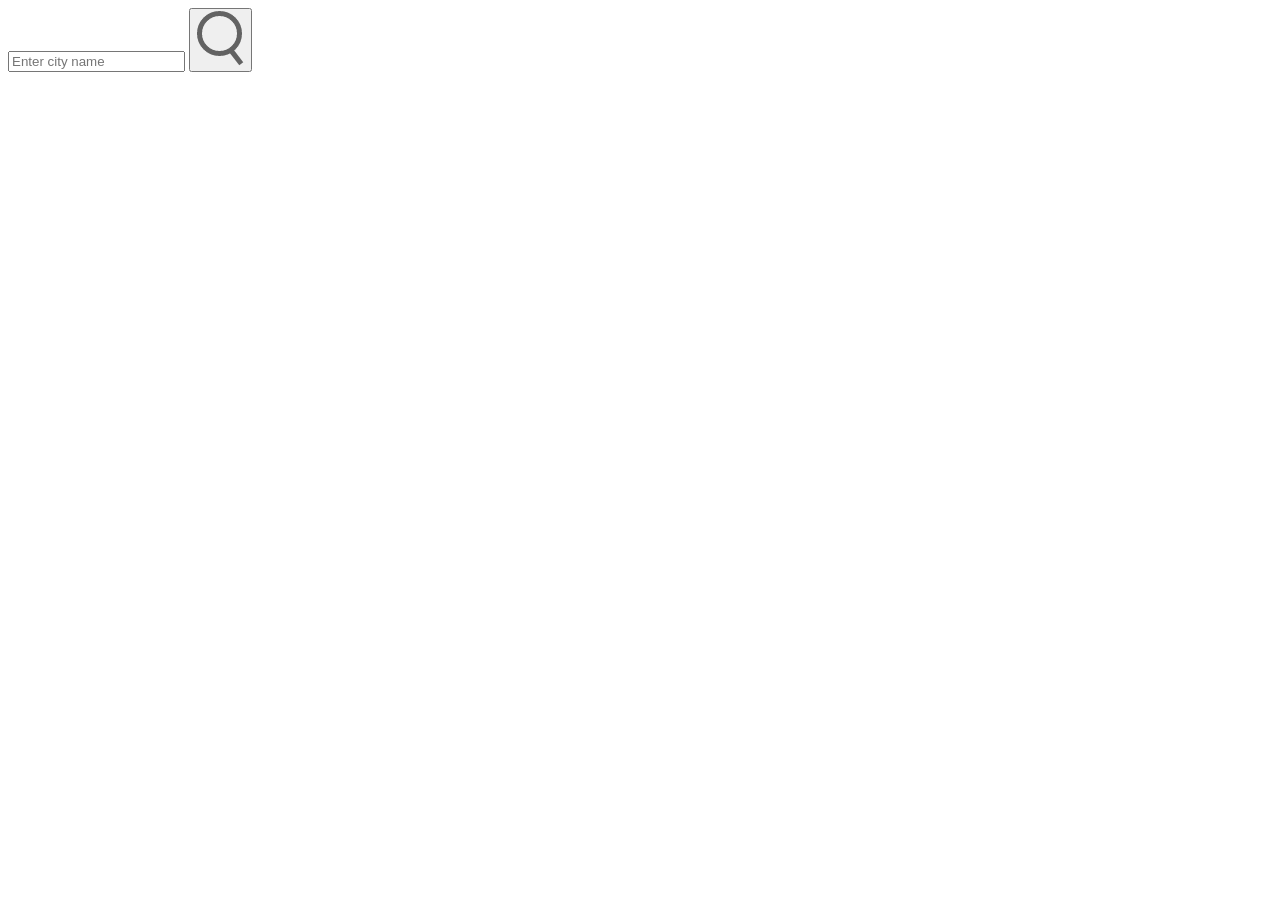
==== project1/index.html @ ae000c05 "initial commit" ====
<!DOCTYPE html>
<html lang="en">
<head>
    <meta charset="UTF-8">
    <meta name="viewport" content="width=device-width, initial-scale=1.0">
    <title>Weather Report App</title>
    <link rel="stylesheet" href="style.css">
</head>
<body>

<div class="card">

    <!-- Search -->
    <div class="search">
        <input type="text" placeholder="Enter city name" spellcheck="false">
        <button>
            <img src="images/search.png">
        </button>
    </div>

    <!-- Weather Data -->
    <div class="weather" style="display:none;">
        <img src="images/rain.png" class="weather-icon">

        <h1 class="temp">22°C</h1>
        <h2 class="city">New York</h2>

        <div class="details">

            <div class="col">
                <img src="images/humidity.png">
                <div>
                    <p class="humidity">50%</p>
                    <p>Humidity</p>
                </div>
            </div>

            <div class="col">
                <img src="images/wind.png">
                <div>
                    <p class="wind">15 km/h</p>
                    <p>Wind Speed</p>
                </div>
            </div>

        </div>
    </div>

</div>

<script>
const apiKey =  "07b10d890a63c256b7452be91e7c76b8";
const apiUrl = "https://api.openweathermap.org/data/2.5/weather?units=metric&q=";
const searchBox = document.querySelector(".search input");
const searchBtn = document.querySelector(".search button");
const weatherIcon = document.querySelector(".weather-icon");

async function checkWeather(city){
    const response = await fetch(apiUrl + city + `&appid=${apiKey}`);

    if(response.status == 404){
        alert("City not found");
        return;
    }

    const data = await response.json();

    document.querySelector(".city").innerHTML = data.name;
    document.querySelector(".temp").innerHTML = Math.round(data.main.temp) + "°C";
    document.querySelector(".humidity").innerHTML = data.main.humidity + "%";
    document.querySelector(".wind").innerHTML = data.wind.speed + " km/h";

    if(data.weather[0].main == "Clouds"){
        weatherIcon.src = "images/clouds.png";
    }
    else if(data.weather[0].main == "Clear"){
        weatherIcon.src = "images/clear.png";
    }
    else if(data.weather[0].main == "Rain"){
        weatherIcon.src = "images/rain.png";
    }
    else if(data.weather[0].main == "Drizzle"){
        weatherIcon.src = "images/drizzle.png";
    }
    else if(data.weather[0].main == "Mist"){
        weatherIcon.src = "images/mist.png";
    }

    document.querySelector(".weather").style.display = "block";
}

searchBtn.addEventListener("click", () => {
    checkWeather(searchBox.value);
});

searchBox.addEventListener("keypress", function(e){
    if(e.key === "Enter"){
        checkWeather(searchBox.value);
    }
});
</script>

</body>
</html>
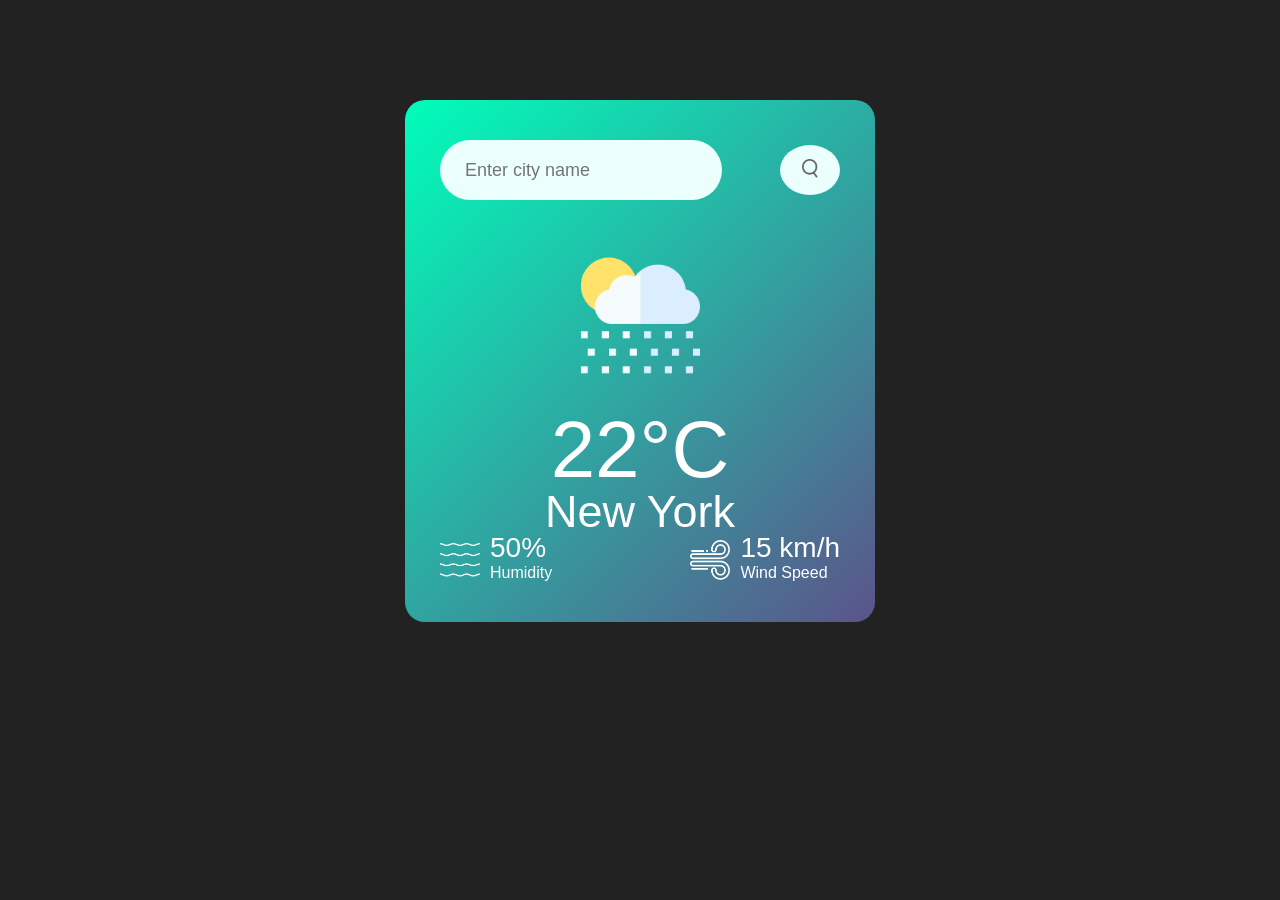
==== commit 11cb9a61: "Add CSS styling to weather app" ====
--- a/project1/index.html
+++ b/project1/index.html
@@ -10,7 +10,7 @@
 
 <div class="card">
 
-    <!-- Search -->
+   
     <div class="search">
         <input type="text" placeholder="Enter city name" spellcheck="false">
         <button>
@@ -18,8 +18,8 @@
         </button>
     </div>
 
-    <!-- Weather Data -->
-    <div class="weather" style="display:none;">
+    
+    <div class="weather">
         <img src="images/rain.png" class="weather-icon">
 
         <h1 class="temp">22°C</h1>
--- a/project1/style.css
+++ b/project1/style.css
@@ -0,0 +1,83 @@
+*{
+    margin: 0;
+    padding: 0;
+    font-family: 'poppins', sans-serif;
+    box-sizing: border-box;
+}
+body{
+    background: #222;
+}
+.card{
+    width: 90%;
+    max-width: 470px;
+    background: linear-gradient(135deg, #00feba, #5b548a);
+    color: #fff;
+    margin: 100px auto 0;
+    border-radius: 20px;
+    padding: 40px 35px;
+    text-align: center;
+}
+.search{
+    width: 100%;
+    display: flex;
+    align-items: center;
+    justify-content: space-between;
+
+}
+.search input{
+    border: 0;
+    outline: 0;
+    background: #ebfffc;
+    color: #555;
+    padding: 10px 25px;
+    height: 60px;
+    border-radius: 30px;
+    font-size: 18px;
+}
+.search button{
+    border: 0;
+    outline: 0;
+    background: #ebfffc;
+    border-radius: 50%;
+    width: 60px;
+    height: 50px;
+    cursor: pointer;
+}
+.search button img{
+    width: 16px;
+}
+.weather-icon{
+    width: 170px;
+    margin-top: 30px;
+}
+.weather h1{
+    font-size: 80px;
+    font-weight: 500 ;
+
+} 
+.weather h2{
+    font-size: 45px;
+    font-weight: 400;
+    margin-top: -10px;
+}       
+.details{
+    display: flex;
+    align-items: center;
+    justify-content: space-between;
+    padding: 0;
+}
+.col{
+    display: flex;
+    align-items: center;
+    text-align: left;
+
+}
+.col img{
+    width: 40px;
+    margin-right: 10px;
+}
+.humidity, .wind{
+    font-size: 28px;
+    margin-top: -6px;
+
+}
